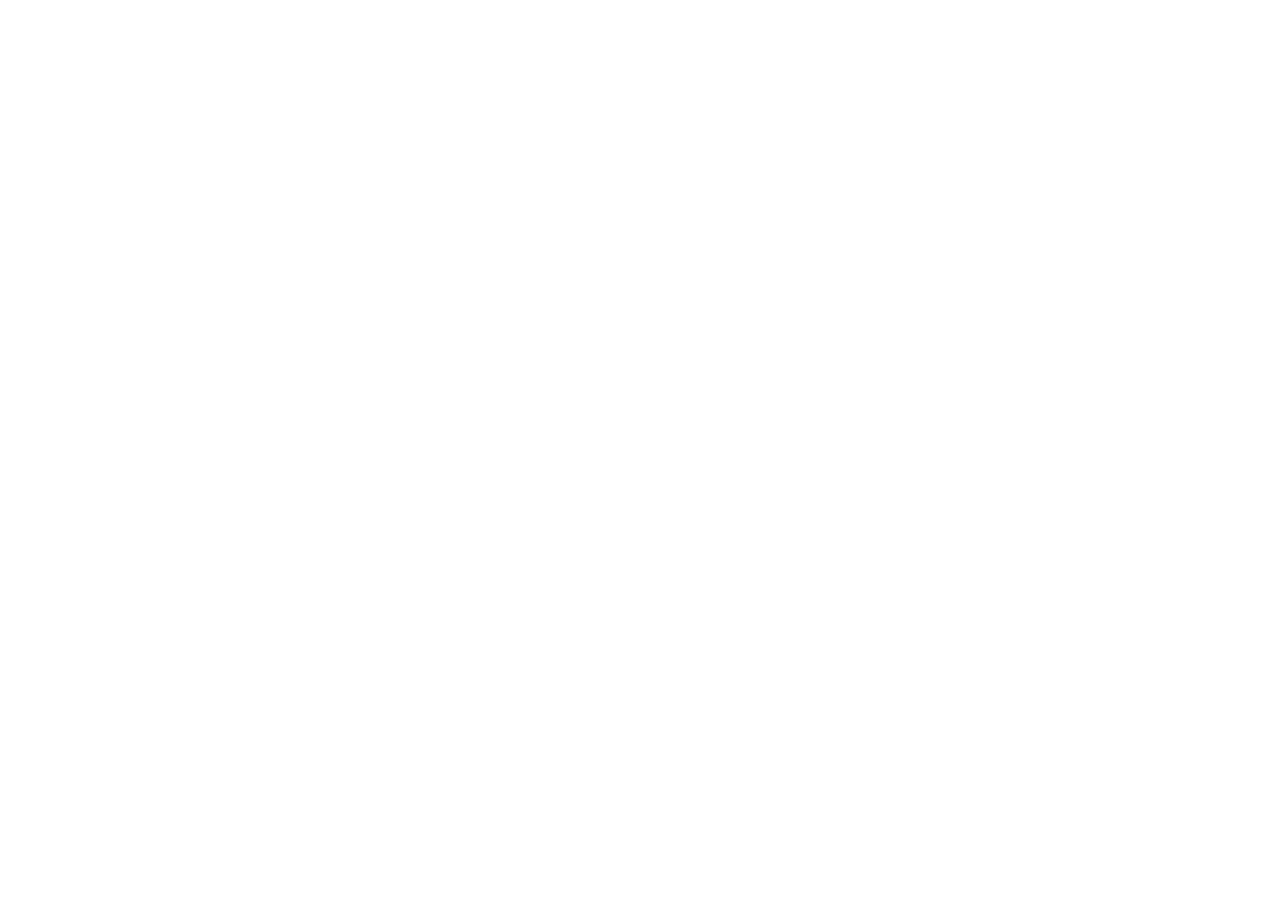
==== day3/index.html @ be045300 "Add day 3 project" ====
<!DOCTYPE html>
<html lang="en">

<head>
    <meta charset="UTF-8">
    <meta http-equiv="X-UA-Compatible" content="IE=edge">
    <meta name="viewport" content="width=device-width, initial-scale=1.0">

    <title>Day3</title>
    <link rel="icon" href="image/">

    <link rel="stylesheet" href="css/style.css">
</head>

<body>

    <script src="js/script.js"></script>
</body>

</html>
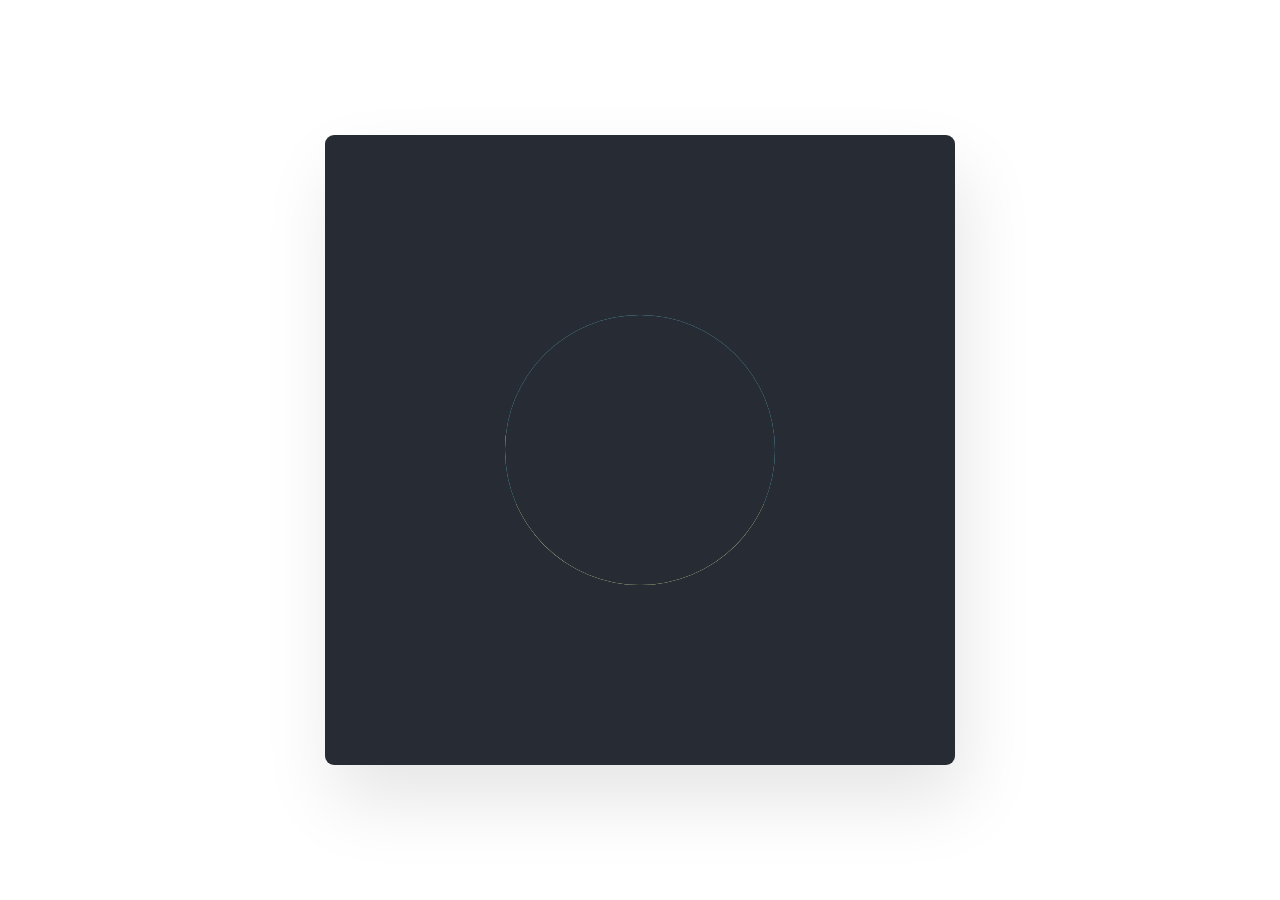
==== commit 32059934: "Add shadow" ====
--- a/day3/index.html
+++ b/day3/index.html
@@ -13,8 +13,22 @@
 </head>
 
 <body>
+    <div class="frame">
+        <div class="circle">
 
-    <script src="js/script.js"></script>
+            <div class="sun"></div>
+
+            <div class="pyramid-left"></div>
+            <div class="pyramid-right"></div>
+
+            <div class="sand"></div>
+            
+            <div class="shadow"></div>
+            <div class="fade-out"></div>
+
+        </div>
+    </div>
+
 </body>
 
 </html>--- a/day3/css/style.css
+++ b/day3/css/style.css
@@ -0,0 +1,200 @@
+* {
+    padding: 0;
+    margin: 0;
+}
+
+/* variáveis */
+:root {
+    --white: rgb(253, 255, 248);
+}
+
+
+body {
+    width: 100vw;
+    height: 100vh;
+
+    display: flex;
+    align-items: center;
+    justify-content: center;
+
+    overflow: hidden;
+}
+
+.frame {
+    display: flex;
+    flex-direction: column;
+    align-items: center;
+    justify-content: center;
+
+    width: 70vmin;
+    height: 70vmin;
+
+    border-radius: 1vmin;
+    box-shadow: 1vmin 4vmin 8vmin 0 rgba(0, 0, 0, 0.1);
+
+    overflow: hidden;
+    background: #272c34;
+    color: #333;
+
+    -webkit-font-smoothing: antialiased;
+    -moz-osx-font-smoothing: grayscale;
+}
+
+.circle {
+    width: 30vmin;
+    height: 30vmin;
+
+    display: flex;
+
+    background-color: #7ddffc;
+
+    border-radius: 50%;
+    position: relative;
+
+    overflow: hidden;
+}
+
+.sun {
+    width: 5vmin;
+    height: 5vmin;
+
+    border-radius: 50%;
+    background-color: #ffef00;
+
+    position: absolute;
+    top: 40%;
+    left: -15%;
+
+    box-shadow: 0 0 1vmin #ffee003a;
+
+    transform-origin: 20vmin 14vmin;
+    animation: sun-rotation 5s infinite;
+}
+
+.sand {
+    width: 100%;
+    height: 30%;
+
+    position: absolute;
+    bottom: 0;
+    background-color: #f0de75;
+}
+
+.pyramid-left {
+    width: 100%;
+    height: 100%;
+    background-color: #fff;
+
+    clip-path: polygon(50% 50%, 0 100%, 75% 100%);
+    position: absolute;
+    top: -2.5vmin;
+
+    animation: wall-shadow-right 5s infinite;
+}
+
+.pyramid-right {
+    width: 100%;
+    height: 100%;
+    background-color: #ccc;
+
+    position: absolute;
+    top: -2.5vmin;
+    clip-path: polygon(50% 50%, 100% 100%, 65% 100%);
+
+    animation: wall-shadow-right 5s infinite;
+}
+
+.shadow {
+    width: 16.9vmin;
+    height: 10vmin;
+
+    background-color: #000;
+    opacity: 0.2;
+
+    position: absolute;
+    top: 70%;
+    left: 21.9%;
+
+    clip-path: polygon(0 0, 100% 0, 100% 30%);
+    animation: shadow-animation 5s infinite;
+}
+
+.fade-out {
+    width: 100%;
+    height: 100%;
+    background-color: #272c34;
+
+    position: absolute;
+    animation: fade-out 5s infinite;
+}
+
+@keyframes shadow-animation {
+    0% {
+        opacity: 0;
+        clip-path: polygon(0 0, 100% 0, 100% 10%);
+    }
+
+    50% {
+        opacity: 0.2;
+        clip-path: polygon(0 0, 100% 0, 100% 40%);
+    }
+
+    95% {
+        opacity: 0.2;
+        clip-path: polygon(0 0, 100% 0, 0% 15%);
+    }
+
+    98% {
+        opacity: 0.2;
+        clip-path: polygon(0 0, 100% 0, 0% 8%);
+    }
+
+    100% {
+        opacity: 0.2;
+        clip-path: polygon(0 0, 100% 0, 0% 5%);
+    }
+}
+
+@keyframes sun-rotation {
+    0% {
+        transform: rotate(0deg);
+    }
+
+    50% {
+        transform: rotate(30deg);
+    }
+
+    100% {
+        transform: rotate(120deg);
+    }
+}
+
+@keyframes wall-shadow-left {}
+
+@keyframes wall-shadow-right {}
+
+@keyframes fade-out {
+    0% {
+        opacity: 0%;
+    }
+
+    60% {
+        opacity: 5%;
+    }
+
+    70% {
+        opacity: 70%;
+    }
+
+    80% {
+        opacity: 95%;
+    }
+
+    90% {
+        opacity: 98%;
+    }
+
+    100% {
+        opacity: 100%;
+    }
+}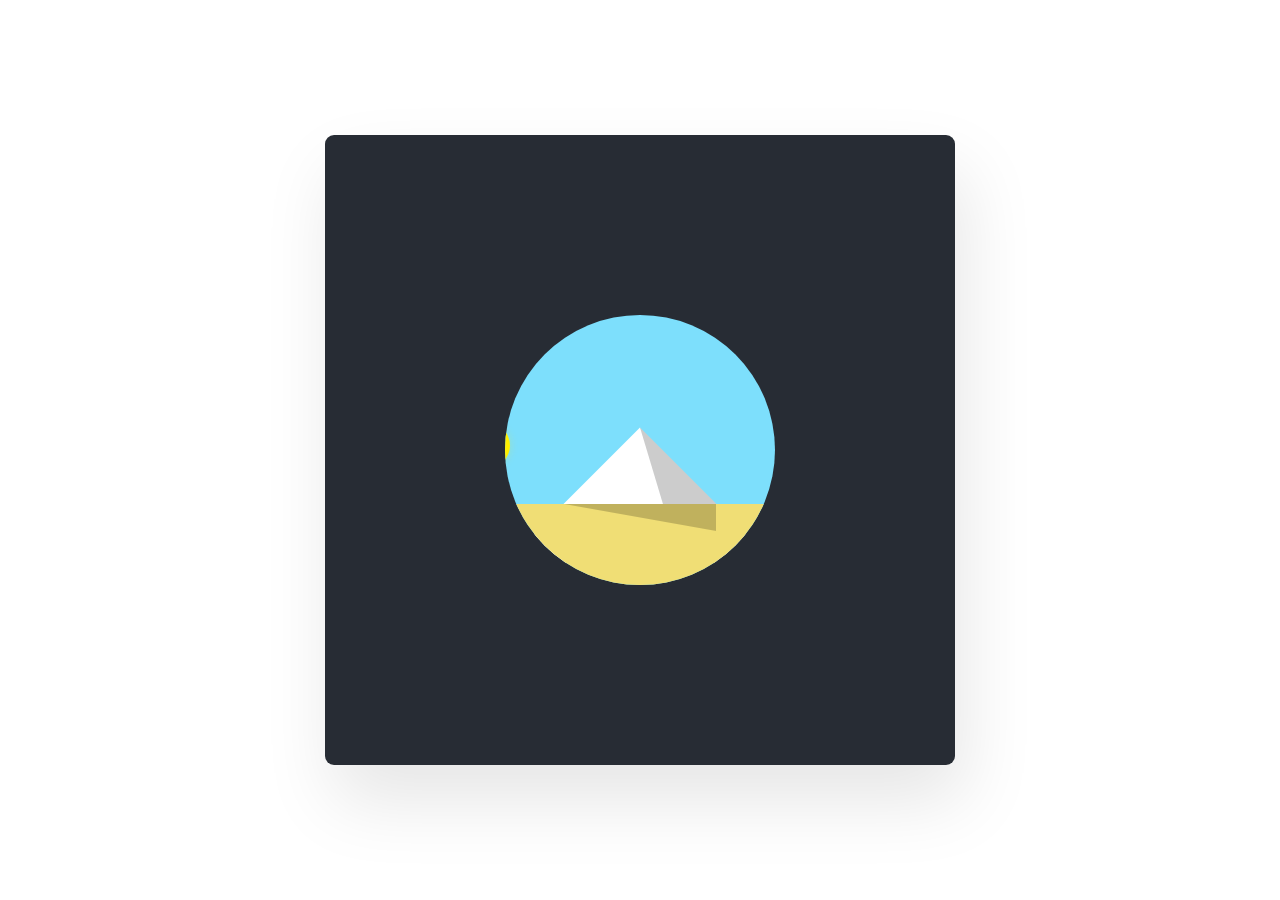
==== commit 234beef6: "Fix the white pixels when fade out" ====
--- a/day3/index.html
+++ b/day3/index.html
@@ -14,17 +14,21 @@
 
 <body>
     <div class="frame">
-        <div class="circle">
+        <div class="circle fade-in">
 
-            <div class="sun"></div>
+            <div class="fade-out">
 
-            <div class="pyramid-left"></div>
-            <div class="pyramid-right"></div>
+                <div class="sky"></div>
+                <div class="sun"></div>
 
-            <div class="sand"></div>
-            
-            <div class="shadow"></div>
-            <div class="fade-out"></div>
+                <div class="pyramid-left"></div>
+                <div class="pyramid-right"></div>
+
+                <div class="sand"></div>
+
+                <div class="shadow"></div>
+
+            </div>
 
         </div>
     </div>
--- a/day3/css/style.css
+++ b/day3/css/style.css
@@ -2,12 +2,6 @@
     padding: 0;
     margin: 0;
 }
-
-/* variáveis */
-:root {
-    --white: rgb(253, 255, 248);
-}
-
 
 body {
     width: 100vw;
@@ -35,23 +29,24 @@
     overflow: hidden;
     background: #272c34;
     color: #333;
-
-    -webkit-font-smoothing: antialiased;
-    -moz-osx-font-smoothing: grayscale;
 }
 
 .circle {
     width: 30vmin;
     height: 30vmin;
 
-    display: flex;
-
-    background-color: #7ddffc;
-
     border-radius: 50%;
     position: relative;
 
     overflow: hidden;
+}
+
+.sky {
+	width: 100%;
+	height: 100%;
+	background: #7ddffc;
+
+    position: absolute;
 }
 
 .sun {
@@ -119,14 +114,21 @@
     animation: shadow-animation 5s infinite;
 }
 
+.fade-in {
+	animation: fade-in 5s infinite ;
+} 
 .fade-out {
-    width: 100%;
-    height: 100%;
+	animation: fade-out 5s infinite;
+}
+/* .fade-out {
+    width: 30vmin;
+    height: 30vmin;
     background-color: #272c34;
 
     position: absolute;
+
     animation: fade-out 5s infinite;
-}
+} */
 
 @keyframes shadow-animation {
     0% {
@@ -173,7 +175,7 @@
 
 @keyframes wall-shadow-right {}
 
-@keyframes fade-out {
+/* @keyframes fade-out {
     0% {
         opacity: 0%;
     }
@@ -197,4 +199,28 @@
     100% {
         opacity: 100%;
     }
+} */
+
+@keyframes fade-out {
+	0% {
+		opacity: 1;
+	}
+	80% {
+		opacity: 1;
+	}
+	100% {
+		opacity: 0;
+	}
+}
+
+@keyframes fade-in {
+	0% {
+		opacity: 0;
+	}
+	50% {
+		opacity: 1;
+	}
+	100% {
+		opacity: 1;
+	}
 }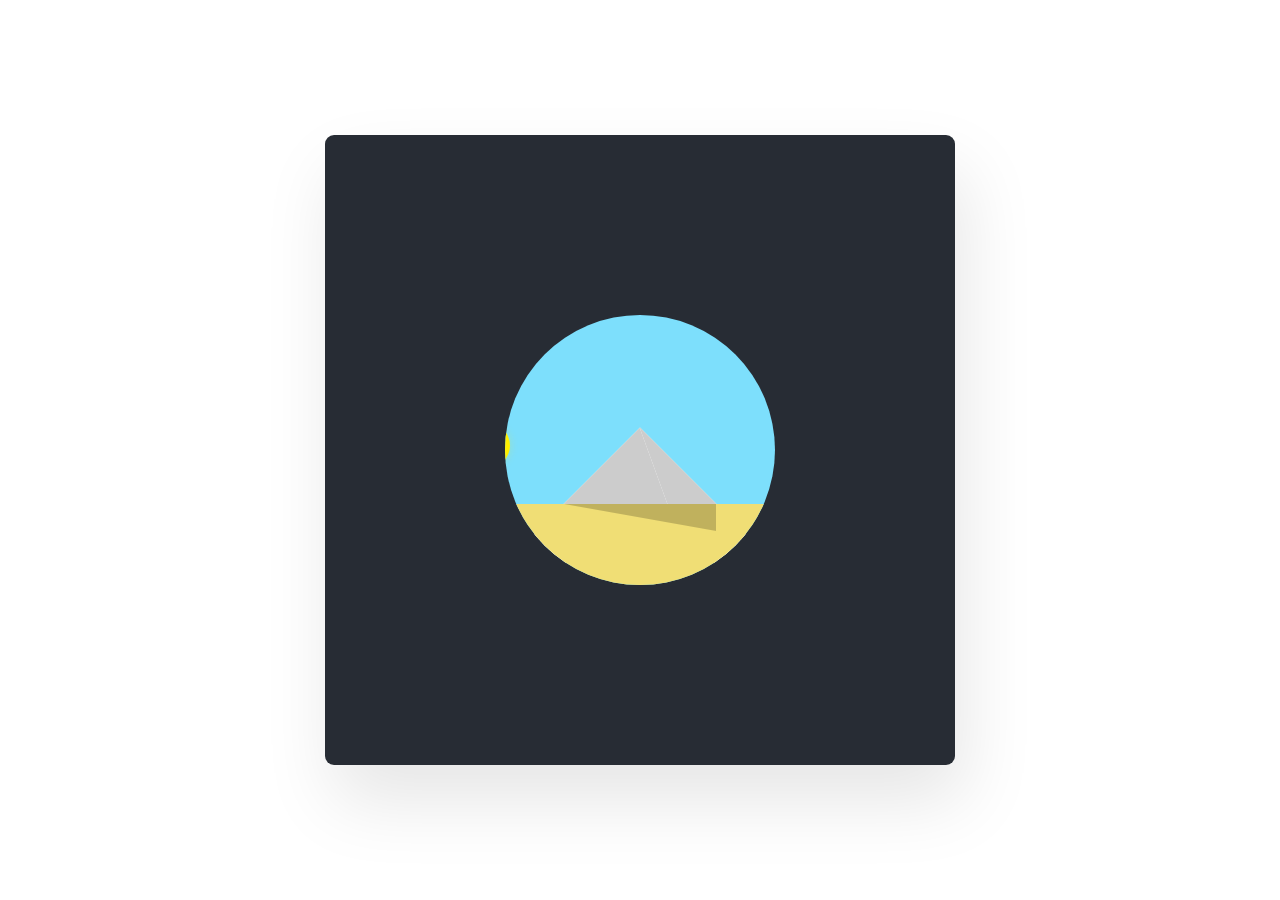
==== commit 0009436f: "Add wall shadow" ====
--- a/day3/index.html
+++ b/day3/index.html
@@ -21,8 +21,10 @@
                 <div class="sky"></div>
                 <div class="sun"></div>
 
-                <div class="pyramid-left"></div>
-                <div class="pyramid-right"></div>
+                <div class="pyramid">
+                    <div class="pyramid-left"></div>
+                    <div class="pyramid-right"></div>
+                </div>
 
                 <div class="sand"></div>
 
--- a/day3/css/style.css
+++ b/day3/css/style.css
@@ -42,9 +42,9 @@
 }
 
 .sky {
-	width: 100%;
-	height: 100%;
-	background: #7ddffc;
+    width: 100%;
+    height: 100%;
+    background: #7ddffc;
 
     position: absolute;
 }
@@ -75,16 +75,26 @@
     background-color: #f0de75;
 }
 
+.pyramid {
+    width: 100%;
+    height: 100%;
+    background-color: #fff;
+
+    clip-path: polygon(50% 50%, 0 100%, 100% 100%);
+    position: absolute;
+    top: -2.5vmin;
+}
+
 .pyramid-left {
     width: 100%;
     height: 100%;
-    background-color: #fff;
-
-    clip-path: polygon(50% 50%, 0 100%, 75% 100%);
+    background-color: #ccc;
+
+    clip-path: polygon(45% 45%, 0 100%, 65% 100%);
     position: absolute;
     top: -2.5vmin;
 
-    animation: wall-shadow-right 5s infinite;
+    animation: wall-shadow-left 5s infinite;
 }
 
 .pyramid-right {
@@ -94,7 +104,7 @@
 
     position: absolute;
     top: -2.5vmin;
-    clip-path: polygon(50% 50%, 100% 100%, 65% 100%);
+    clip-path: polygon(45% 45%, 100% 100%, 65% 100%);
 
     animation: wall-shadow-right 5s infinite;
 }
@@ -115,20 +125,12 @@
 }
 
 .fade-in {
-	animation: fade-in 5s infinite ;
-} 
+    animation: fade-in 5s infinite;
+}
+
 .fade-out {
-	animation: fade-out 5s infinite;
-}
-/* .fade-out {
-    width: 30vmin;
-    height: 30vmin;
-    background-color: #272c34;
-
-    position: absolute;
-
     animation: fade-out 5s infinite;
-} */
+}
 
 @keyframes shadow-animation {
     0% {
@@ -171,56 +173,58 @@
     }
 }
 
-@keyframes wall-shadow-left {}
-
-@keyframes wall-shadow-right {}
-
-/* @keyframes fade-out {
-    0% {
-        opacity: 0%;
-    }
-
-    60% {
-        opacity: 5%;
-    }
-
-    70% {
-        opacity: 70%;
+@keyframes wall-shadow-left {
+    0% {
+        opacity: 0;
+    }
+
+    50% {
+        opacity: 0;
+    }
+
+    100% {
+        opacity: 1;
+    }
+}
+
+@keyframes wall-shadow-right {
+    0% {
+        opacity: 1;
+    }
+
+    50% {
+        opacity: 1;
+    }
+
+    100% {
+        opacity: 0;
+    }
+}
+
+@keyframes fade-out {
+    0% {
+        opacity: 1;
     }
 
     80% {
-        opacity: 95%;
-    }
-
-    90% {
-        opacity: 98%;
-    }
-
-    100% {
-        opacity: 100%;
-    }
-} */
-
-@keyframes fade-out {
-	0% {
-		opacity: 1;
-	}
-	80% {
-		opacity: 1;
-	}
-	100% {
-		opacity: 0;
-	}
+        opacity: 1;
+    }
+
+    100% {
+        opacity: 0;
+    }
 }
 
 @keyframes fade-in {
-	0% {
-		opacity: 0;
-	}
-	50% {
-		opacity: 1;
-	}
-	100% {
-		opacity: 1;
-	}
+    0% {
+        opacity: 0;
+    }
+
+    50% {
+        opacity: 1;
+    }
+
+    100% {
+        opacity: 1;
+    }
 }